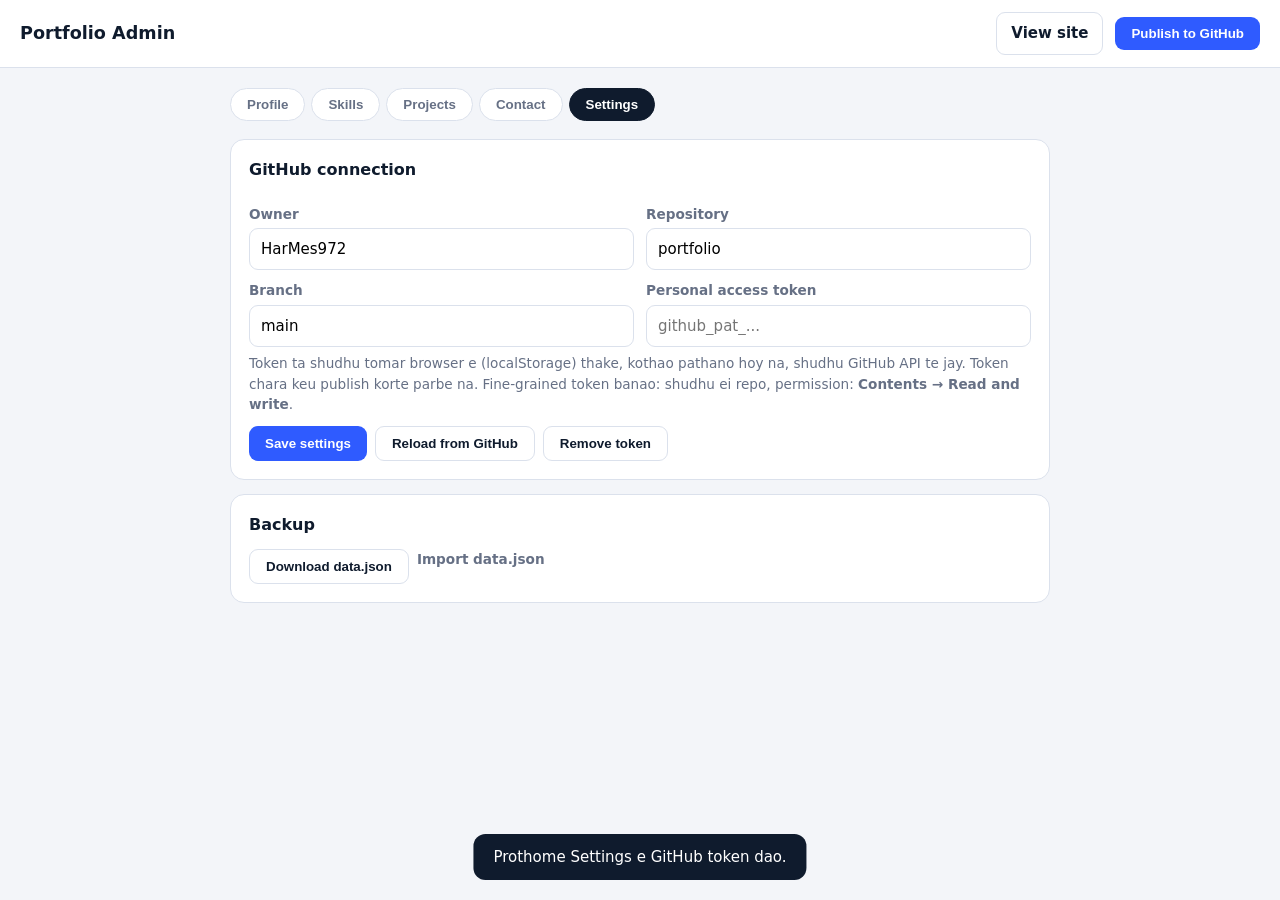
==== admin.html @ 29e678c4 "Add files via upload" ====
<!DOCTYPE html>
<html lang="en">
<head>
<meta charset="UTF-8">
<meta name="viewport" content="width=device-width,initial-scale=1">
<meta name="robots" content="noindex,nofollow">
<title>Portfolio Admin</title>
<style>
:root{--bg:#f3f5f9;--card:#fff;--ink:#0f1b2d;--muted:#667085;--line:#dbe1ec;--accent:#2f5bff;--danger:#d92d20;--ok:#12b76a}
*{box-sizing:border-box}
body{margin:0;font:15px/1.5 system-ui,sans-serif;background:var(--bg);color:var(--ink)}
header{position:sticky;top:0;z-index:10;background:var(--card);border-bottom:1px solid var(--line);padding:12px 20px;display:flex;gap:12px;align-items:center;flex-wrap:wrap}
header h1{font-size:1.1rem;margin:0;margin-right:auto}
main{max-width:860px;margin:0 auto;padding:20px}
nav.tabs{display:flex;gap:6px;flex-wrap:wrap;margin-bottom:18px}
nav.tabs button{background:var(--card);border:1px solid var(--line);padding:8px 16px;border-radius:99px;cursor:pointer;font-weight:600;color:var(--muted)}
nav.tabs button.on{background:var(--ink);color:#fff;border-color:var(--ink)}
.panel{display:none}.panel.on{display:block}
.box{background:var(--card);border:1px solid var(--line);border-radius:14px;padding:18px;margin-bottom:14px}
.box h3{margin:0 0 12px;font-size:1rem}
label{display:block;font-weight:600;font-size:.85rem;margin:10px 0 4px;color:var(--muted)}
input,textarea{width:100%;padding:9px 11px;border:1px solid var(--line);border-radius:9px;font:inherit;background:#fff}
input:focus,textarea:focus{outline:2px solid var(--accent);border-color:transparent}
textarea{min-height:80px;resize:vertical}
.row{display:grid;grid-template-columns:1fr 1fr;gap:12px}
@media(max-width:600px){.row{grid-template-columns:1fr}}
button.b{background:var(--accent);color:#fff;border:0;padding:9px 16px;border-radius:9px;font-weight:700;cursor:pointer}
button.b.alt{background:var(--card);color:var(--ink);border:1px solid var(--line)}
button.b.red{background:var(--danger)}
button.b:disabled{opacity:.5;cursor:wait}
.tools{display:flex;gap:8px;flex-wrap:wrap;margin-top:12px}
.thumbs{width:120px;height:75px;border-radius:8px;object-fit:cover;background:#e4e8f1;margin-top:8px;display:block}
.toast{position:fixed;bottom:20px;left:50%;transform:translateX(-50%);background:var(--ink);color:#fff;padding:12px 20px;border-radius:12px;opacity:0;pointer-events:none;transition:opacity .3s;max-width:90vw;z-index:99}
.toast.show{opacity:1}.toast.err{background:var(--danger)}
.hint{color:var(--muted);font-size:.85rem;margin:6px 0 0}
.dirty{color:#b54708;font-weight:700;font-size:.85rem}
.hide{display:none}
</style>
</head>
<body>
<header>
  <h1>Portfolio Admin</h1>
  <span class="dirty hide" id="dirty">● Unsaved changes</span>
  <a href="index.html" target="_blank" class="b alt" style="text-decoration:none;padding:9px 14px;border:1px solid var(--line);border-radius:9px;color:inherit;font-weight:700">View site</a>
  <button class="b" id="publish">Publish to GitHub</button>
</header>
<main>
  <nav class="tabs" id="tabs"></nav>

  <section class="panel" id="p-profile"></section>
  <section class="panel" id="p-skills"></section>
  <section class="panel" id="p-projects"></section>
  <section class="panel" id="p-contact"></section>

  <section class="panel" id="p-settings">
    <div class="box">
      <h3>GitHub connection</h3>
      <div class="row">
        <div><label>Owner</label><input id="g-owner"></div>
        <div><label>Repository</label><input id="g-repo"></div>
      </div>
      <div class="row">
        <div><label>Branch</label><input id="g-branch"></div>
        <div><label>Personal access token</label><input id="g-token" type="password" placeholder="github_pat_..." autocomplete="off"></div>
      </div>
      <p class="hint">Token ta shudhu tomar browser e (localStorage) thake, kothao pathano hoy na, shudhu GitHub API te jay. Token chara keu publish korte parbe na. Fine-grained token banao: shudhu ei repo, permission: <b>Contents → Read and write</b>.</p>
      <div class="tools">
        <button class="b" id="saveSettings">Save settings</button>
        <button class="b alt" id="reload">Reload from GitHub</button>
        <button class="b alt" id="forget">Remove token</button>
      </div>
    </div>
    <div class="box">
      <h3>Backup</h3>
      <div class="tools">
        <button class="b alt" id="download">Download data.json</button>
        <label class="b alt" style="margin:0;cursor:pointer">Import data.json<input type="file" id="import" accept=".json" class="hide"></label>
      </div>
    </div>
  </section>
</main>
<div class="toast" id="toast"></div>

<script>
const $ = s => document.querySelector(s);
let data = null, dirty = false;
const previews = {};
const cfgDefault = { owner: 'HarMes972', repo: 'portfolio', branch: 'main', token: '' };
const cfg = () => ({ ...cfgDefault, ...JSON.parse(localStorage.getItem('pf-cfg') || '{}') });

function toast(msg, err) {
  const t = $('#toast'); t.textContent = msg; t.className = 'toast show' + (err ? ' err' : '');
  clearTimeout(toast.t); toast.t = setTimeout(() => t.classList.remove('show'), 3500);
}
function mark() { dirty = true; $('#dirty').classList.remove('hide'); }
const b64enc = s => btoa(unescape(encodeURIComponent(s)));
const b64dec = s => decodeURIComponent(escape(atob(s.replace(/\n/g, ''))));

/* ---------- GitHub ---------- */
async function gh(path, opts = {}) {
  const c = cfg();
  if (!c.token) throw new Error('Settings e GitHub token dao.');
  const r = await fetch(`https://api.github.com/repos/${c.owner}/${c.repo}/contents/${path}` + (opts.method ? '' : `?ref=${c.branch}`), {
    ...opts, headers: { Authorization: 'Bearer ' + c.token, Accept: 'application/vnd.github+json', ...(opts.headers || {}) }
  });
  if (r.status === 404 && !opts.method) return null;
  if (!r.ok) throw new Error((await r.json().catch(() => ({}))).message || r.status);
  return r.json();
}
async function putFile(path, contentB64, msg) {
  const c = cfg(); const ex = await gh(path);
  return gh(path, { method: 'PUT', body: JSON.stringify({ message: msg, content: contentB64, branch: c.branch, ...(ex ? { sha: ex.sha } : {}) }) });
}

async function loadData() {
  try {
    if (cfg().token) {
      const f = await gh('data.json');
      if (f) { data = JSON.parse(b64dec(f.content)); return; }
    }
    const r = await fetch('data.json?v=' + Date.now()); data = await r.json();
  } catch (e) { toast('Load hoy nai: ' + e.message, true); }
}

$('#publish').onclick = async () => {
  const btn = $('#publish'); btn.disabled = true; btn.textContent = 'Publishing...';
  try {
    await putFile('data.json', b64enc(JSON.stringify(data, null, 2) + '\n'), 'Update portfolio data via admin panel');
    dirty = false; $('#dirty').classList.add('hide');
    toast('Published! Site update hote 1-2 minute lagte pare.');
  } catch (e) { toast('Publish fail: ' + e.message, true); }
  btn.disabled = false; btn.textContent = 'Publish to GitHub';
};

/* ---------- UI helpers ---------- */
function field(label, obj, key, type = 'text') {
  const wrap = document.createElement('div');
  const l = document.createElement('label'); l.textContent = label;
  const i = document.createElement(type === 'area' ? 'textarea' : 'input');
  if (type !== 'area') i.type = type;
  i.value = obj[key] ?? '';
  i.oninput = () => { obj[key] = i.value; mark(); };
  wrap.append(l, i); return wrap;
}
function box(title, ...kids) {
  const b = document.createElement('div'); b.className = 'box';
  if (title) { const h = document.createElement('h3'); h.textContent = title; b.append(h); }
  b.append(...kids); return b;
}
function row(...kids) { const r = document.createElement('div'); r.className = 'row'; r.append(...kids); return r; }
function btn(text, cls, fn) { const b = document.createElement('button'); b.className = 'b ' + cls; b.textContent = text; b.onclick = fn; return b; }

/* ---------- panels ---------- */
function renderProfile() {
  const p = data.profile, el = $('#p-profile'); el.textContent = '';
  const avail = document.createElement('label'); avail.style.cssText = 'display:flex;gap:8px;align-items:center;color:var(--ink)';
  const cb = document.createElement('input'); cb.type = 'checkbox'; cb.style.width = 'auto'; cb.checked = p.available;
  cb.onchange = () => { p.available = cb.checked; mark(); };
  avail.append(cb, 'Show "available" badge');
  const photoUp = photoUploader(p, 'photo');
  el.append(
    box('Basic info', row(field('Full name', p, 'name'), field('Short logo text', p, 'shortName')),
      field('Roles (comma or · separated, typing animation e kaj kore)', p, 'role'),
      row(field('Location', p, 'location'), field('Badge text', p, 'availableText')), avail),
    box('Hero', field('Headline', p, 'heroTitle'), field('Sub text', p, 'heroSub', 'area'),
      field('Photo path', p, 'photo'), photoUp),
    box('About', field('Section title', p, 'aboutTitle'), field('About text', p, 'about', 'area'),
      row(field('Degree', p, 'educationDegree'), field('Education note', p, 'educationNote')))
  );
}

function renderSkills() {
  const el = $('#p-skills'); el.textContent = '';
  data.expertise.forEach((x, i) => {
    el.append(box(null, row(field('Group title', x, 'title'), field('Items (comma separated)', x, 'items')),
      div([btn('Delete', 'red', () => { data.expertise.splice(i, 1); mark(); renderSkills(); })])));
  });
  el.append(div([btn('+ Add skill group', 'b', () => { data.expertise.push({ title: 'New group', items: '' }); mark(); renderSkills(); })]));
  el.append(box('Soft skills', field('Comma separated', data, 'softSkills', 'area')));
}
function div(kids) { const d = document.createElement('div'); d.className = 'tools'; d.append(...kids); return d; }

function photoUploader(obj, key) {
  const wrap = document.createElement('div');
  const img = document.createElement('img'); img.className = 'thumbs'; img.src = previews[obj[key]] || obj[key] || '';
  const f = document.createElement('input'); f.type = 'file'; f.accept = 'image/*'; f.style.marginTop = '8px';
  f.onchange = async () => {
    if (!f.files[0]) return;
    try {
      toast('Uploading...');
      const { b64, dataUrl } = await resize(f.files[0], key === 'photo' ? 1000 : 1400);
      const name = 'images/' + Date.now() + '-' + f.files[0].name.replace(/[^\w.-]/g, '_').replace(/\.\w+$/, '.jpg');
      await putFile(name, b64, 'Upload image via admin panel');
      previews[name] = dataUrl; obj[key] = name; img.src = dataUrl; mark(); toast('Image uploaded. Ekhon Publish chap.');
      renderProfile.keep || (key === 'photo' ? renderProfile() : renderProjects());
    } catch (e) { toast('Upload fail: ' + e.message, true); }
  };
  const hint = document.createElement('p'); hint.className = 'hint'; hint.textContent = 'Image upload korle seta GitHub e images/ folder e chole jay (auto resize hoy).';
  wrap.append(img, f, hint); return wrap;
}
function resize(file, max) {
  return new Promise((res, rej) => {
    const r = new FileReader();
    r.onerror = rej;
    r.onload = () => {
      const im = new Image(); im.onerror = rej;
      im.onload = () => {
        const s = Math.min(1, max / Math.max(im.width, im.height));
        const c = document.createElement('canvas'); c.width = im.width * s; c.height = im.height * s;
        c.getContext('2d').drawImage(im, 0, 0, c.width, c.height);
        const dataUrl = c.toDataURL('image/jpeg', .85); res({ dataUrl, b64: dataUrl.split(',')[1] });
      };
      im.src = r.result;
    };
    r.readAsDataURL(file);
  });
}

function renderProjects() {
  const el = $('#p-projects'); el.textContent = '';
  data.projects.forEach((p, i) => {
    el.append(box(`Project ${i + 1}: ${p.title || 'Untitled'}`,
      row(field('Title', p, 'title'), field('Category', p, 'category')),
      field('Description', p, 'description', 'area'),
      row(field('Live URL', p, 'url', 'url'), field('Tags (comma separated)', p, 'tags')),
      field('Image path (optional)', p, 'image'), photoUploader(p, 'image'),
      div([
        btn('↑ Up', 'alt', () => move(i, -1)), btn('↓ Down', 'alt', () => move(i, 1)),
        btn('Delete', 'red', () => { if (confirm('Delete this project?')) { data.projects.splice(i, 1); mark(); renderProjects(); } })
      ])));
  });
  el.append(div([btn('+ Add new project', 'b', () => {
    data.projects.push({ title: 'New project', category: '', description: '', url: 'https://', image: '', tags: '' }); mark(); renderProjects();
  })]));
}
function move(i, d) {
  const j = i + d; if (j < 0 || j >= data.projects.length) return;
  [data.projects[i], data.projects[j]] = [data.projects[j], data.projects[i]]; mark(); renderProjects();
}

function renderContact() {
  const c = data.contact, el = $('#p-contact'); el.textContent = '';
  el.append(box('Contact', row(field('Email', c, 'email', 'email'), field('Phone', c, 'phone')),
    row(field('Facebook URL', c, 'facebook'), field('LinkedIn URL', c, 'linkedin')), field('GitHub URL', c, 'github')));
}

function renderSettings() {
  const c = cfg();
  ['owner', 'repo', 'branch', 'token'].forEach(k => $('#g-' + k).value = c[k]);
}
$('#saveSettings').onclick = async () => {
  localStorage.setItem('pf-cfg', JSON.stringify({ owner: $('#g-owner').value.trim(), repo: $('#g-repo').value.trim(), branch: $('#g-branch').value.trim(), token: $('#g-token').value.trim() }));
  toast('Settings saved.');
};
$('#forget').onclick = () => { const c = cfg(); c.token = ''; localStorage.setItem('pf-cfg', JSON.stringify(c)); $('#g-token').value = ''; toast('Token removed.'); };
$('#reload').onclick = async () => { await loadData(); renderAll(); dirty = false; $('#dirty').classList.add('hide'); toast('Reloaded.'); };
$('#download').onclick = () => {
  const a = document.createElement('a'); a.href = URL.createObjectURL(new Blob([JSON.stringify(data, null, 2)], { type: 'application/json' }));
  a.download = 'data.json'; a.click();
};
$('#import').onchange = async e => {
  try { data = JSON.parse(await e.target.files[0].text()); renderAll(); mark(); toast('Imported. Publish chap.'); }
  catch { toast('Invalid JSON file', true); }
};

/* ---------- tabs ---------- */
const tabs = [['profile', 'Profile'], ['skills', 'Skills'], ['projects', 'Projects'], ['contact', 'Contact'], ['settings', 'Settings']];
function showTab(id) {
  tabs.forEach(([t]) => { $('#p-' + t).classList.toggle('on', t === id); });
  document.querySelectorAll('#tabs button').forEach(b => b.classList.toggle('on', b.dataset.t === id));
  location.hash = id;
}
tabs.forEach(([id, label]) => { const b = btn(label, '', () => showTab(id)); b.className = ''; b.dataset.t = id; $('#tabs').append(b); });
function renderAll() { renderProfile(); renderSkills(); renderProjects(); renderContact(); renderSettings(); }
addEventListener('beforeunload', e => { if (dirty) { e.preventDefault(); e.returnValue = ''; } });

(async () => {
  await loadData(); if (!data) return;
  renderAll();
  showTab(cfg().token ? (location.hash.slice(1) || 'projects') : 'settings');
  if (!cfg().token) toast('Prothome Settings e GitHub token dao.');
})();
</script>
</body>
</html>
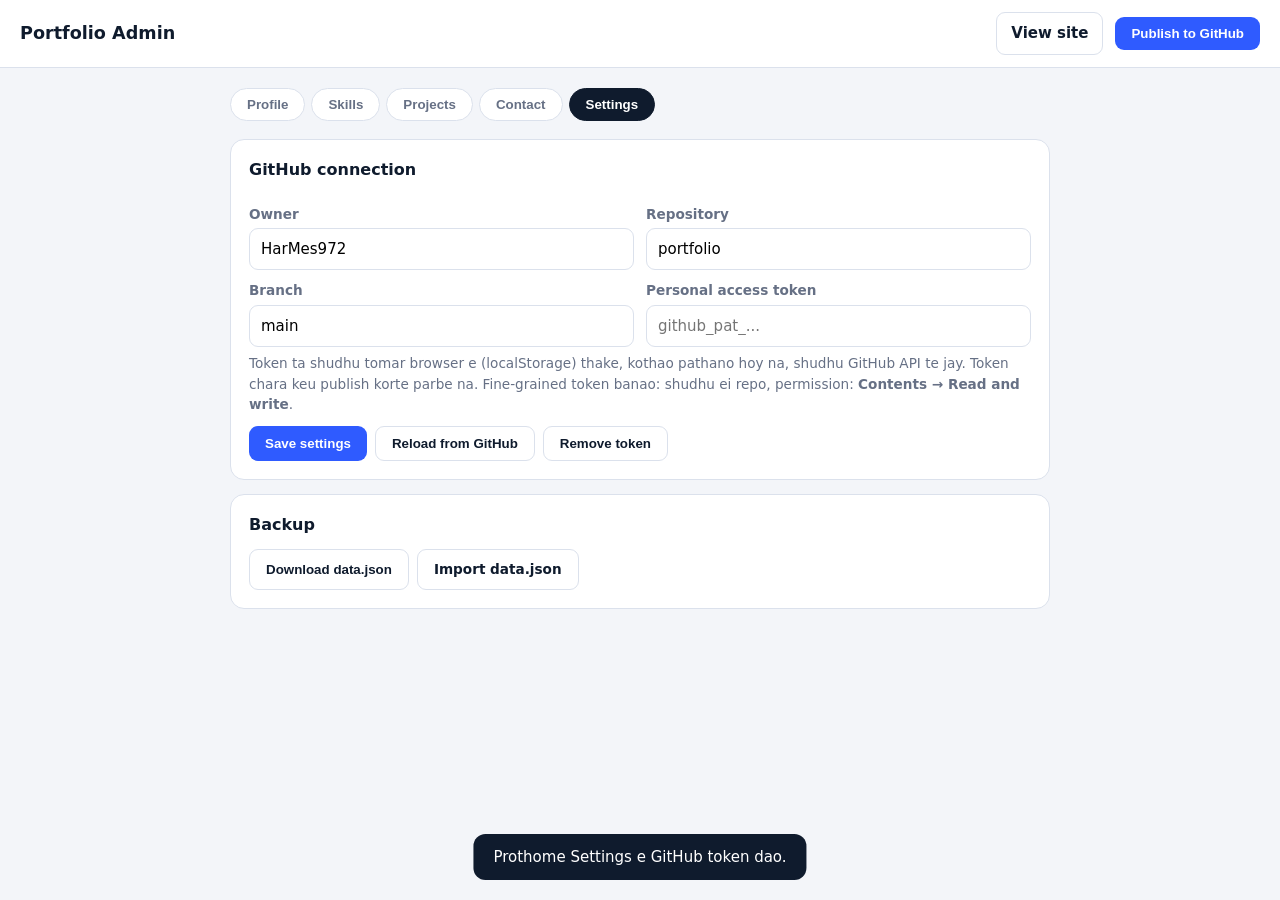
==== commit 64b06779: "Add files via upload" ====
--- a/admin.html
+++ b/admin.html
@@ -24,8 +24,8 @@
 textarea{min-height:80px;resize:vertical}
 .row{display:grid;grid-template-columns:1fr 1fr;gap:12px}
 @media(max-width:600px){.row{grid-template-columns:1fr}}
-button.b{background:var(--accent);color:#fff;border:0;padding:9px 16px;border-radius:9px;font-weight:700;cursor:pointer}
-button.b.alt{background:var(--card);color:var(--ink);border:1px solid var(--line)}
+button.b,label.b{display:inline-block;background:var(--accent);color:#fff;border:0;padding:9px 16px;border-radius:9px;font-weight:700;cursor:pointer}
+button.b.alt,label.b.alt{background:var(--card);color:var(--ink);border:1px solid var(--line)}
 button.b.red{background:var(--danger)}
 button.b:disabled{opacity:.5;cursor:wait}
 .tools{display:flex;gap:8px;flex-wrap:wrap;margin-top:12px}
